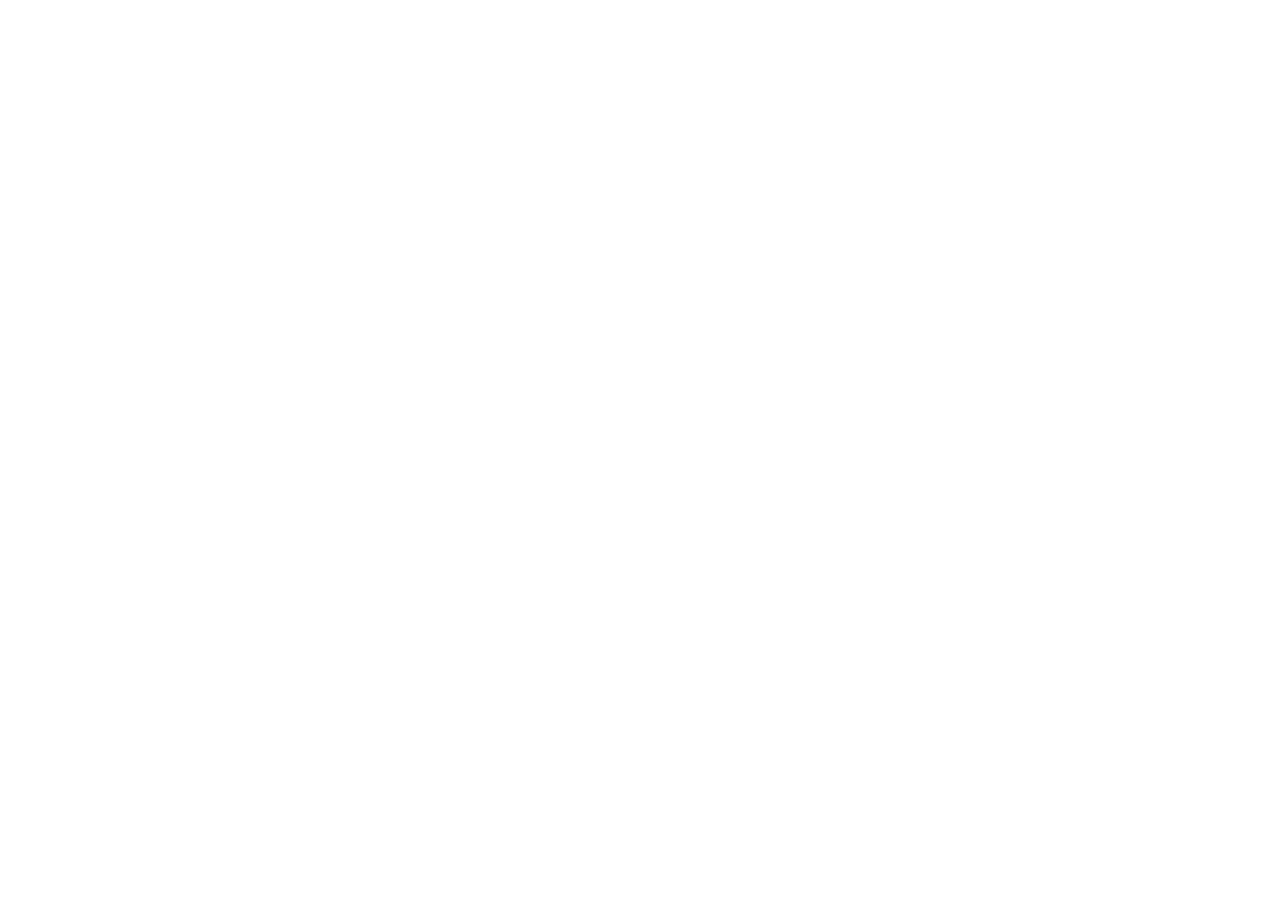
==== index.html @ 1d17305f "creation" ====
<!DOCTYPE html>
<html lang="en">
<head>
    <meta charset="UTF-8">
    <meta name="viewport" content="width=device-width, initial-scale=1.0">
    <link rel="stylesheet" href="styles/styles.css"> 
    <title>Document</title>
</head>
<body>
    
</body>
</html>
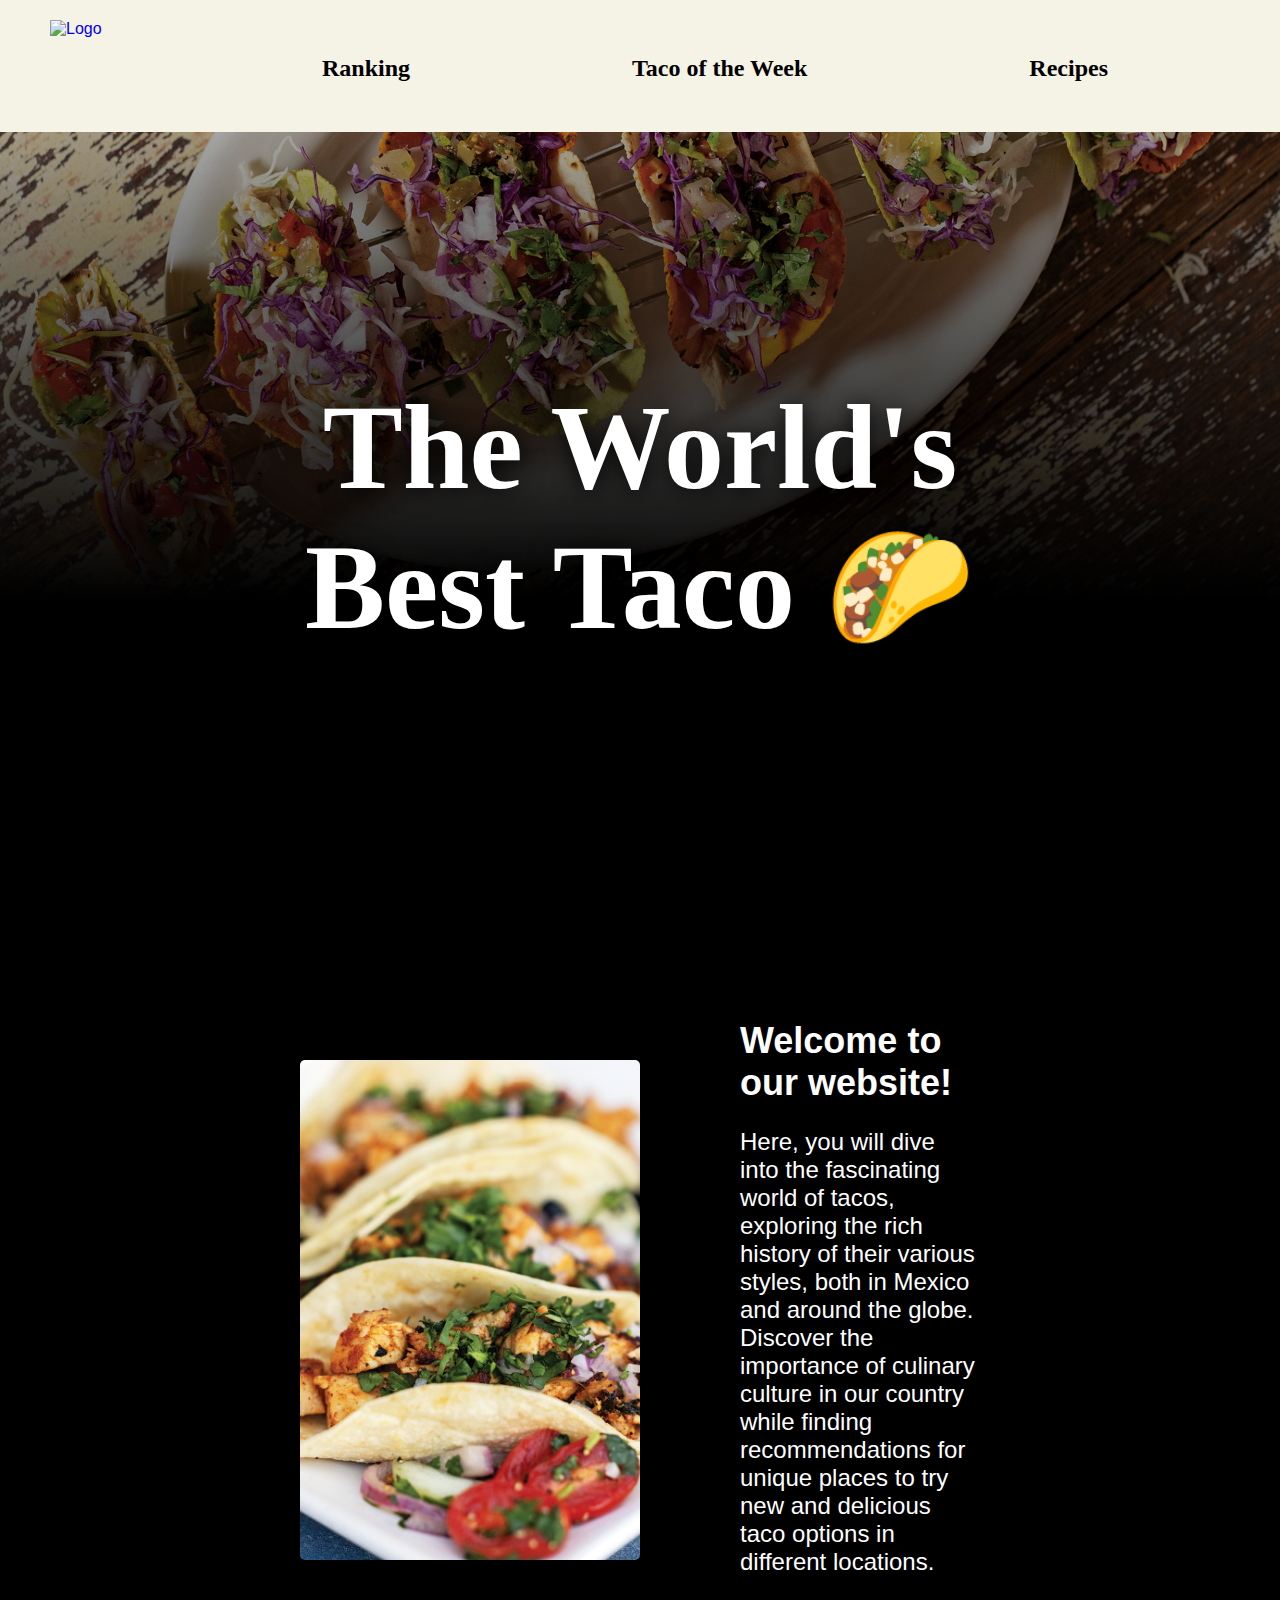
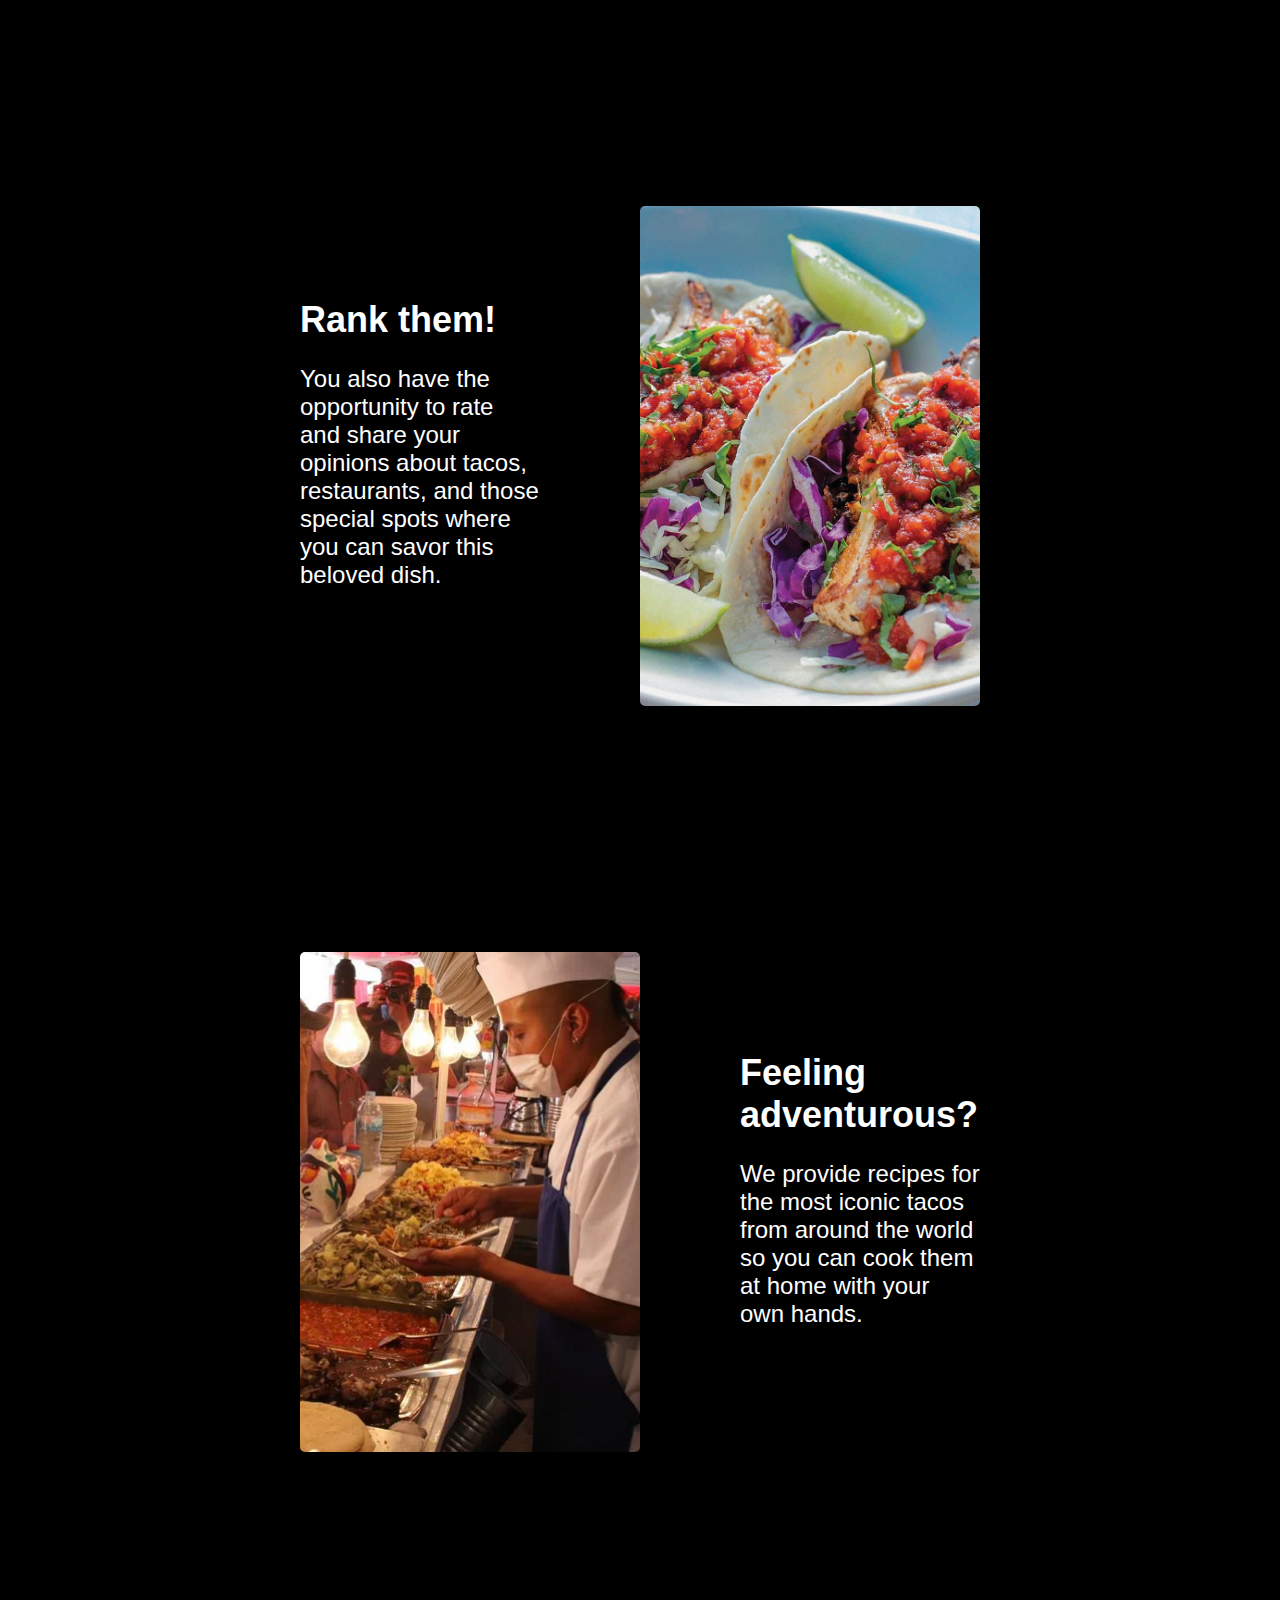
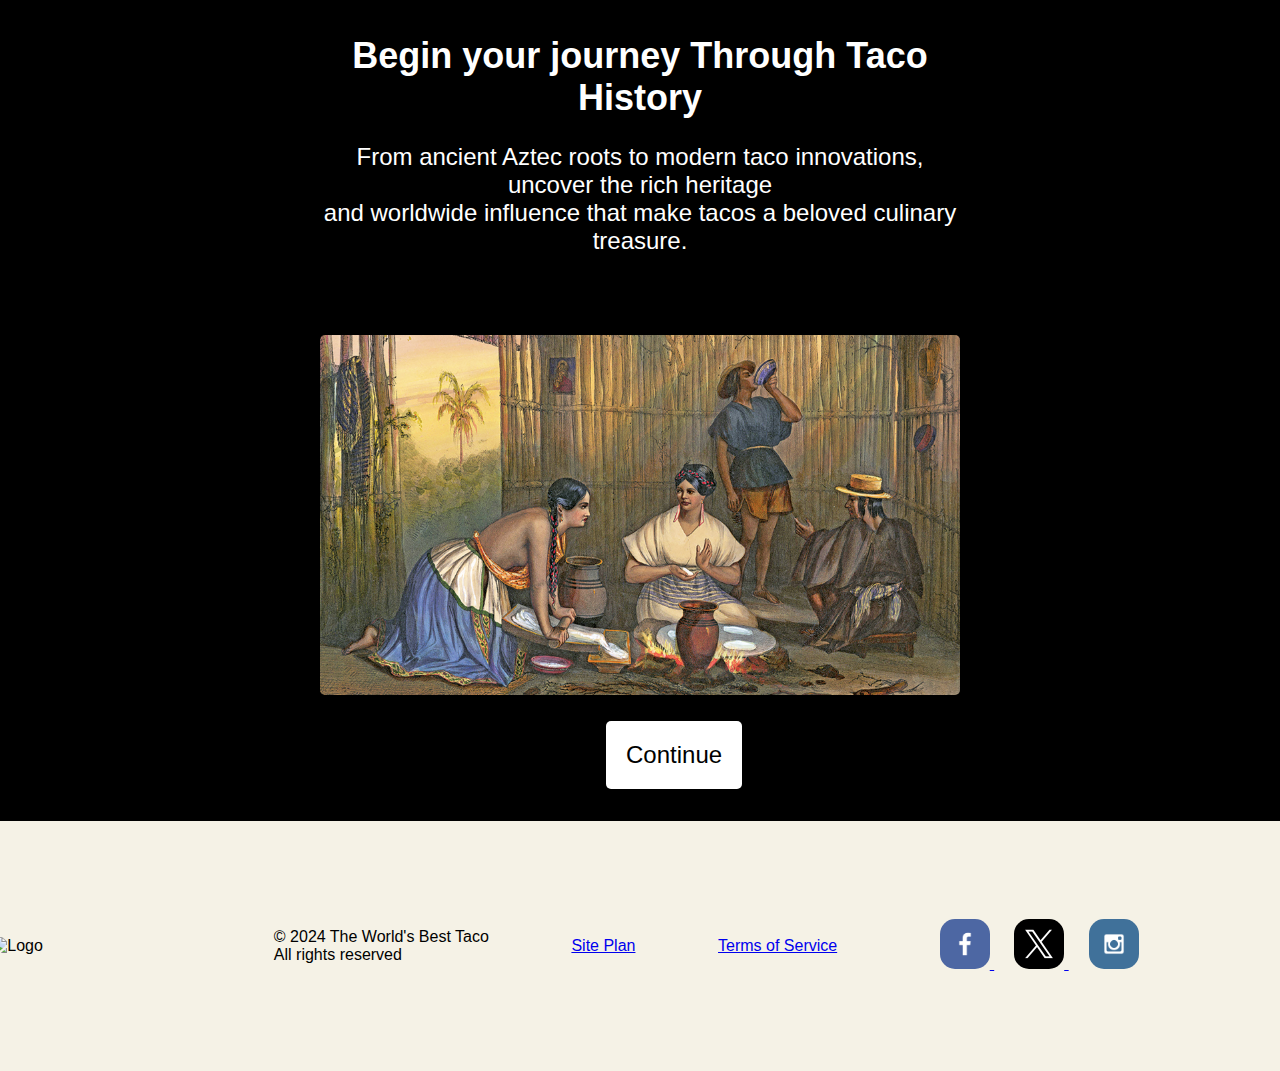
==== commit bcf10b18: "homepage" ====
--- a/index.html
+++ b/index.html
@@ -7,6 +7,75 @@
     <title>Document</title>
 </head>
 <body>
-    
+    <header>
+        <a id="logo_link" href="index.html">
+            <img class="logoicon" src="images/logo.png" width=100px alt="Logo">
+        </a>
+        <nav class="home-title">
+            <a href="#">Ranking</a>
+            <a href="#">Taco of the Week</a>
+            <a href="#">Recipes</a>
+        </nav>
+    </header>
+
+    <div id="hero" class="textcenter">
+        <div id="hero-box">
+            <img id="hero-img" src="images/taco-timeline_04.png" alt="taco hero image">
+        </div>
+        <section id="hero-msg" class="bigfont"> 
+            <br><h1 class="home-title">The World's Best Taco 🌮</h1>
+        </section>
+    </div>
+
+    <main class="home-grid">
+        <div id="background1"></div>
+        <img class="taco1" src="images/taco-timeline_10.png" alt="pictureoftaco1">
+        <section class="msgtaco1">
+            <h2>Welcome to our website!</h2>
+            <p>Here, you will dive into the fascinating world of tacos, exploring the rich history of their various styles, both in Mexico and around the globe. Discover the importance of culinary culture in our country while finding recommendations for unique places to try new and delicious taco options in different locations.</p>
+        </section>
+
+        <div id="background2"></div>
+        <img class="taco2" src="images/taco-timeline_06.png" alt="pictureoftaco2">
+        <section class="msgtaco2">
+            <h2>Rank them!</h2>
+            <p>You also have the opportunity to rate and share your opinions about tacos, restaurants, and those special spots where you can savor this beloved dish. </p>
+        </section>
+
+        <div id="background3"></div>
+        <img class="taco3" src="images/taco-timeline_01.png" alt="pictureoftaco3">
+        <section class="msgtaco3">
+            <h2>Feeling adventurous?</h2>
+            <p>We provide recipes for the most iconic tacos from around the world so you can cook them at home with your own hands.</p>
+        </section>
+
+        <div id="background4">
+            <h2>Begin your journey Through Taco History</h2>
+            <p>From ancient Aztec roots to modern taco innovations, uncover the rich heritage<br>and worldwide influence that make tacos a beloved culinary treasure.</p> <br><br>
+            <img src="images/taco-timeline_05.png" alt="Taco World" class="history">
+            <a href="#next-section" class="continue-btn">Continue</a>
+        </div>
+        
+       
+    </main>
+<footer>
+    <img class="logoiconfooter" src="images/logo.png" width=100px alt="Logo">
+    <p>&copy; 2024 The World's Best Taco<br>All rights reserved</p>
+    <p><a href="siteplan.html">Site Plan</a></p>
+    <p><a href="contactus.html">Terms of Service</a></p>
+    <div class="socialimg">
+        <a href="https://facebook.com" target="_blank">
+            <img src="images/facebook.png" alt="Facebook icon">
+        </a>
+        <a href="https://twitter.com" target="_blank">
+            <img src="images/X_logo.jpg" alt="x icon">
+        </a>
+        <a href="https://instagram.com" target="_blank">
+            <img src="images/instagram.png" alt="Instagram icon">
+        </a>
+    </div>
+
+  
+</footer>
 </body>
 </html>--- a/styles/styles.css
+++ b/styles/styles.css
@@ -0,0 +1,223 @@
+body {
+    background-color: #000000;
+    font-family: 'Roboto', 'Rubik', 'Open Sans', sans-serif; 
+    margin: 0;
+    padding: 0;
+    color: white;
+}
+h2 {
+    margin: 0;
+}
+
+nav {
+    display: flex;
+    justify-content:space-evenly;
+}
+
+nav a {
+    color: black;
+    text-decoration: none;
+    padding: 50px;
+    font-weight: bold;
+}
+
+nav a:hover {
+    background-color: white;
+    color: black;
+}
+
+
+.home-title {
+    text-align: center;
+    font-size: 2em;
+    margin-top: 5px;
+    width: 100%;
+}
+
+.home-title, h4 {
+    font-family: 'Roboto', 'Rubik';
+    color: white;
+    font-size: 1.5em;
+}
+
+header {
+    background-color: #f5f2e6; 
+    width: 100%;
+    padding: 0; 
+    margin: 0; 
+    display: grid;
+    grid-template-columns: 150px auto;
+}
+
+.logoicon {
+    display: inline-block;
+    padding-top: 20px;
+    padding-left: 50px;
+    justify-self: center;
+    align-self: center;
+}
+
+#hero {
+    display: grid;
+    grid-template-columns: 1fr 3fr 1fr;
+    margin-top: -250px;
+    padding-bottom: 200px;
+}
+#hero-box {
+    grid-column: 1/4;
+    grid-row: 1/3;
+    z-index: -1;
+}
+
+#hero-msg {
+    color: white;
+    font-size: 5em;
+    font-weight: bold;
+    text-shadow: 1px 2px 25px rgba(0, 0, 0, 1.5);
+}
+
+#hero-msg {
+    grid-column: 2/3;
+    grid-row: 1/2;
+    margin-top: 400px; 
+    
+
+}
+#hero-img {
+    width: 100%;
+    max-height: 100%;
+    mask-image: linear-gradient(to bottom, rgba(0, 0, 0, 1), rgba(0, 0, 0, 0));
+}
+
+
+main {
+    display: grid;
+    grid-template-columns: 1fr 1fr;
+    grid-template-rows: 1fr 1fr 1fr 1fr;
+    align-items: center;
+    justify-content:space-between;
+    padding-left: 300px;
+    padding-right: 300px;
+}
+
+main img {
+    width: 100%; 
+    height: 100%; 
+    object-fit: cover; 
+    max-width: 800px; 
+    max-height: 500px; 
+    border-radius: 5px; 
+    justify-content: space-around;
+}
+.taco1 {
+    grid-column: 1/2;
+    grid-row: 1/2;
+   
+}
+.taco2 {
+    grid-column: 2/3;
+    grid-row: 2/3;
+}
+
+.taco3 {
+    grid-column: 1/2;
+    grid-row: 3/4;
+}
+
+.taco4{
+    grid-column: 1/3;
+    grid-row: 5/6; 
+}
+
+.taco4 img {
+    max-width: 100%;
+    height: 100%;
+    max-height: 300px;
+    object-fit: cover;
+    border-radius: 5px;
+}
+
+.msgtaco1 {
+    grid-column: 2/3;
+    grid-row: 1/2;
+    padding-left: 100px;
+    font-size: 1.5em;
+
+}
+
+.msgtaco2 {
+    grid-column: 1/2;
+    grid-row: 2/3;
+    padding-right: 100px;
+    font-size: 1.5em;
+}
+.msgtaco3 {
+    grid-column: 2/3;
+    grid-row: 3/4;
+    padding-left: 100px;
+    font-size: 1.5em;
+
+}
+
+#background4 {
+    grid-column: 1/3;
+    grid-row: 4/5;
+    text-align: center; 
+    margin-top: 40px; 
+    padding: 20px; 
+    font-size: 1.5em;
+    position: relative;
+    text-align: center;
+}
+
+
+.history {
+    width: 100%; 
+    height: auto;
+    border-radius: 5px; 
+}
+
+.continue-btn {
+    position: absolute;
+    top: 100%;
+    left: 45%;
+    padding: 20px 20px;
+    font-size: 1em;
+    color: black;
+    background-color: white; 
+    border-radius: 5px;
+    text-decoration: none;
+}
+
+/* Efecto hover para el botón */
+.continue-btn:hover {
+    background-color: #e65c00;
+}
+
+footer {
+    background-color: #f5f2e6;
+    height: 200px;
+    color: black;
+    padding: 25px 100px;
+    margin-top: 100px;
+    display: flex;
+    justify-content: space-around;
+    align-items: center;
+    
+}
+
+footer a:hover {
+    color: black;
+    text-decoration: underline;
+}
+
+.logoiconfooter {
+    width: 200px;
+    margin-left: -150px;
+}
+
+.socialimg img {
+    border-radius: 15px;
+    max-width: 50px;
+    margin-left: 20px;
+}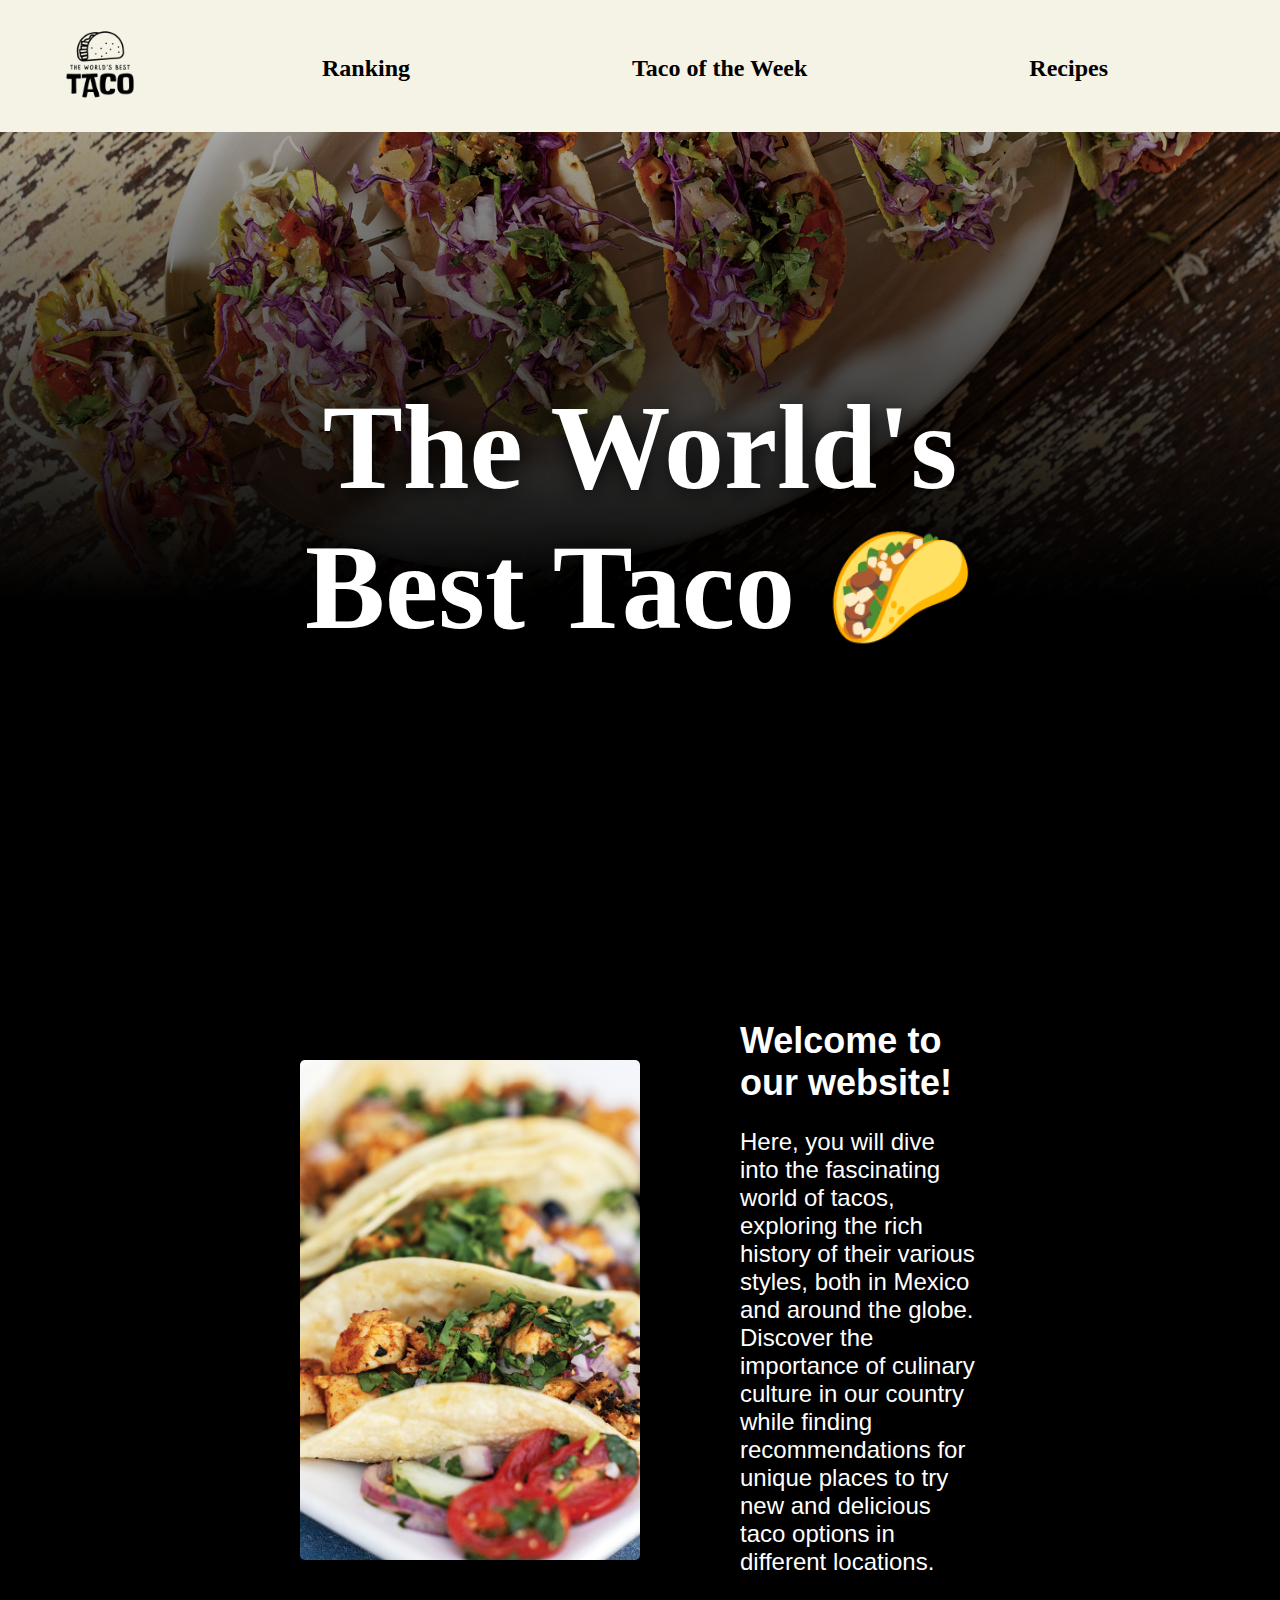
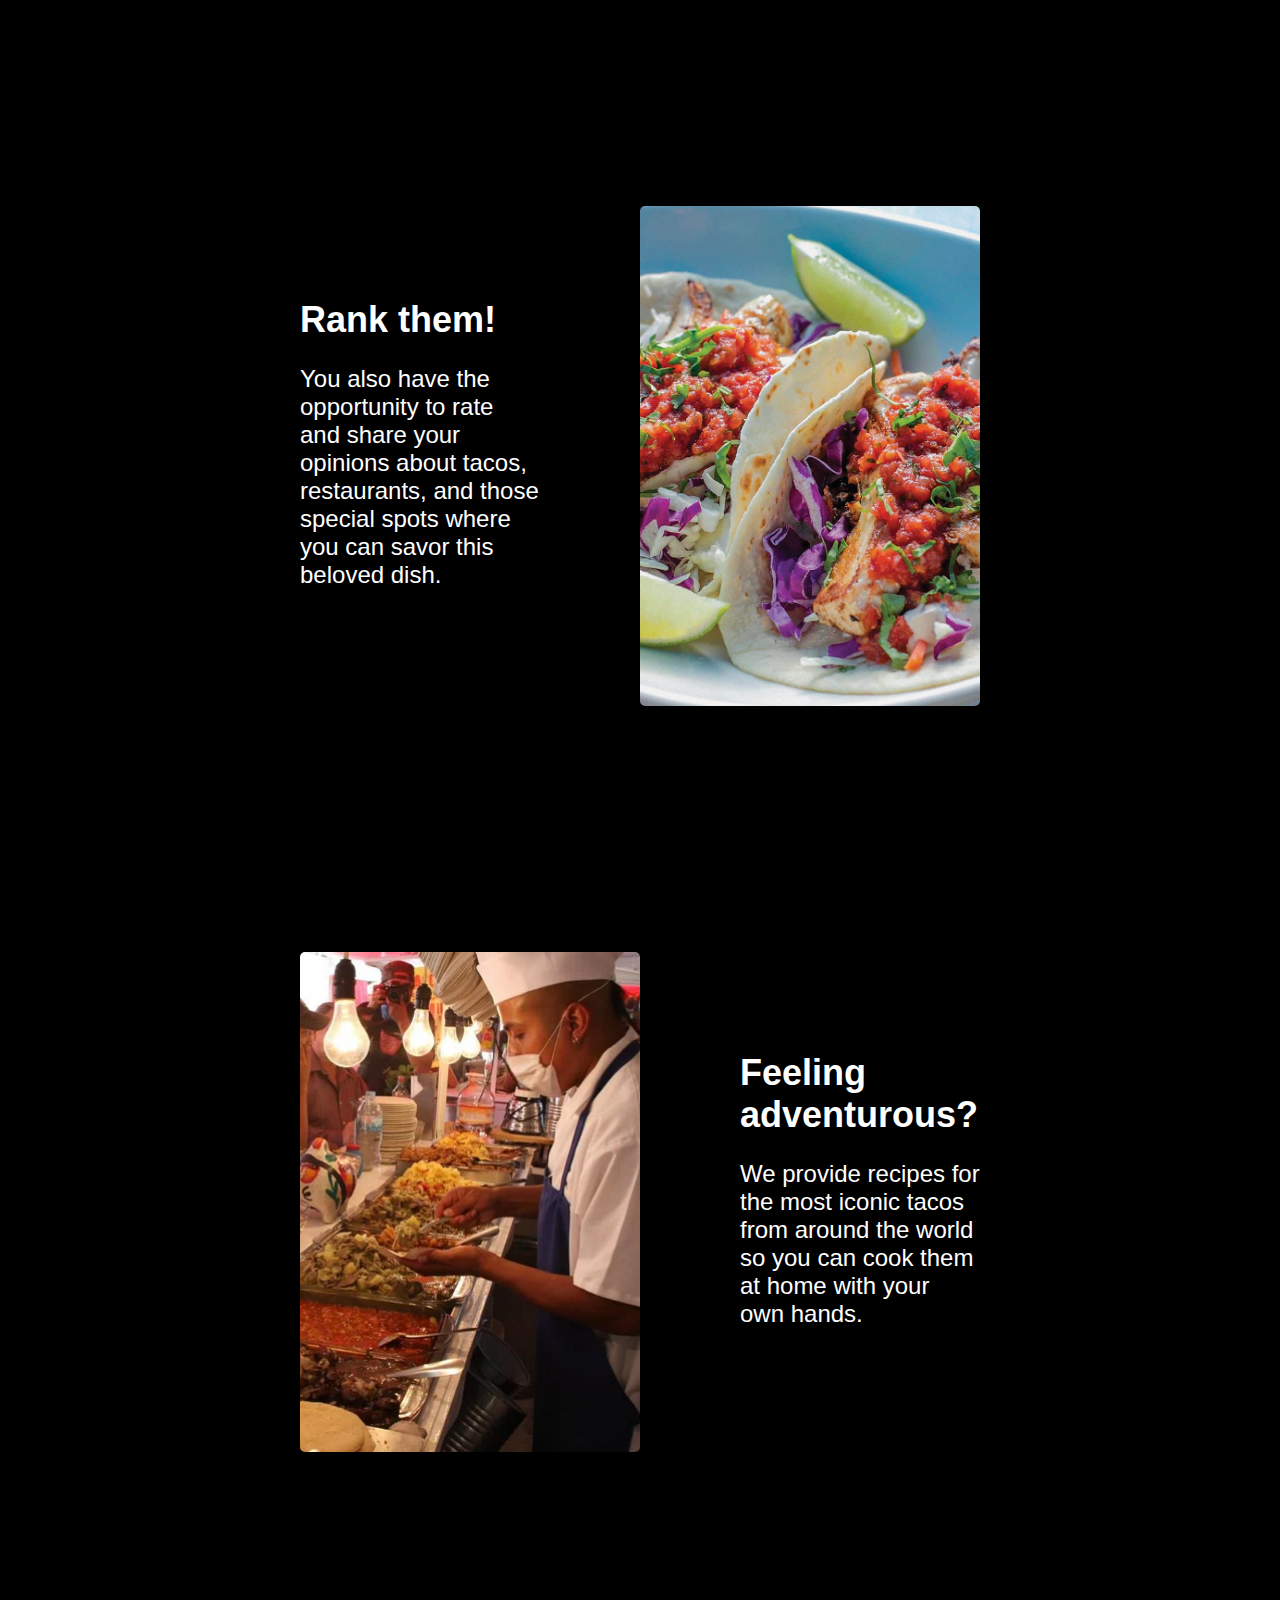
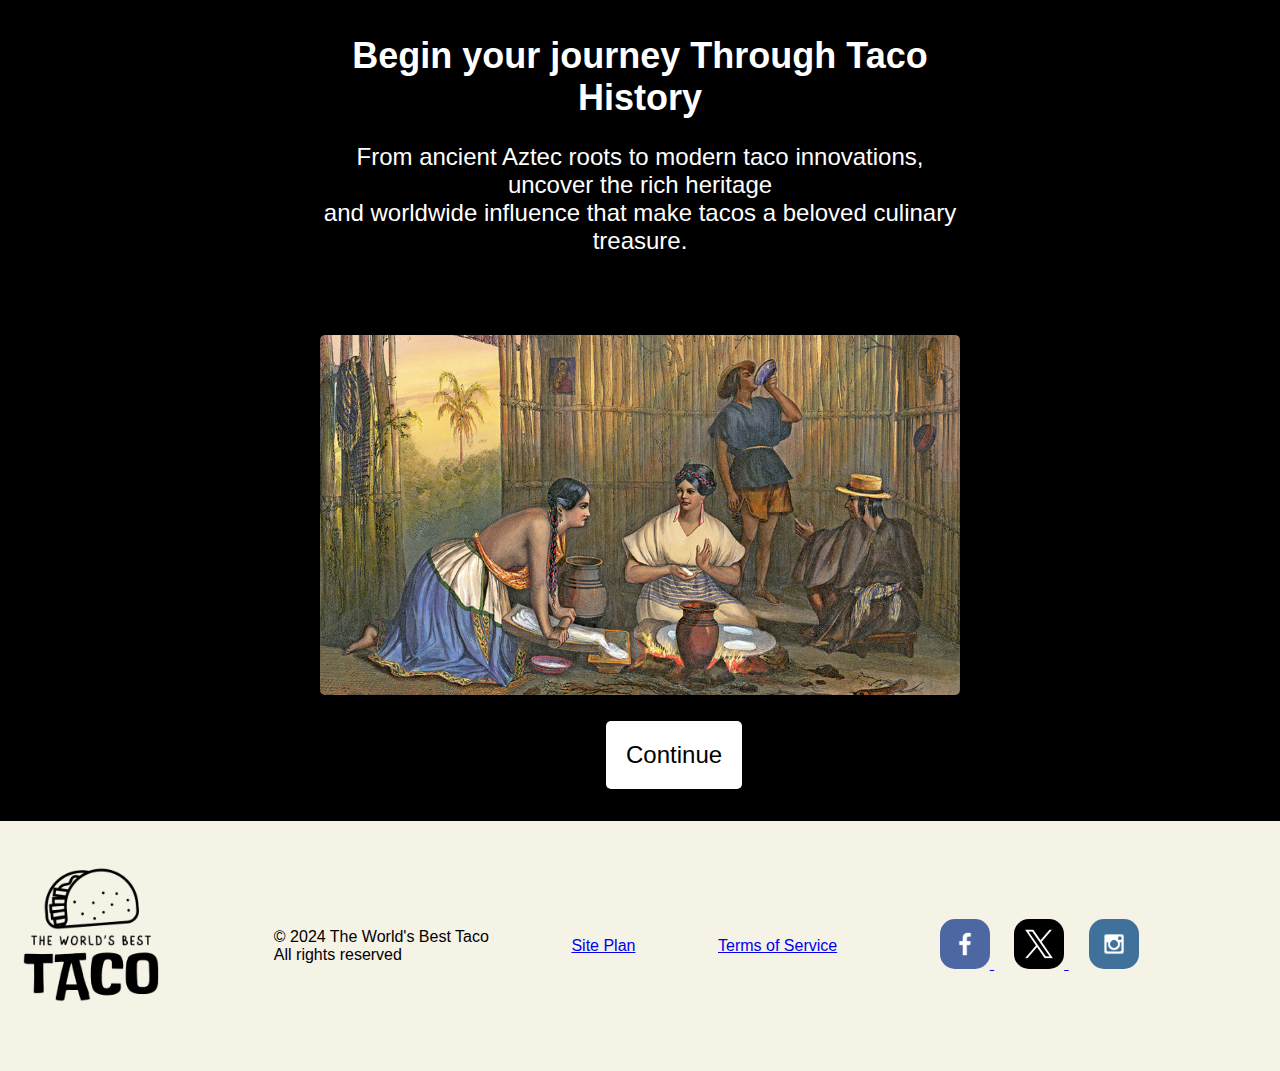
==== commit 9d5dc372: "logo" ====
--- a/index.html
+++ b/index.html
@@ -9,7 +9,7 @@
 <body>
     <header>
         <a id="logo_link" href="index.html">
-            <img class="logoicon" src="images/logo.png" width=100px alt="Logo">
+            <img class="logoicon" src="images/LOGO back.png" width=100px alt="Logo">
         </a>
         <nav class="home-title">
             <a href="#">Ranking</a>
@@ -59,7 +59,7 @@
        
     </main>
 <footer>
-    <img class="logoiconfooter" src="images/logo.png" width=100px alt="Logo">
+    <img class="logoiconfooter" src="images/LOGO back.png" width=100px alt="Logo">
     <p>&copy; 2024 The World's Best Taco<br>All rights reserved</p>
     <p><a href="siteplan.html">Site Plan</a></p>
     <p><a href="contactus.html">Terms of Service</a></p>
